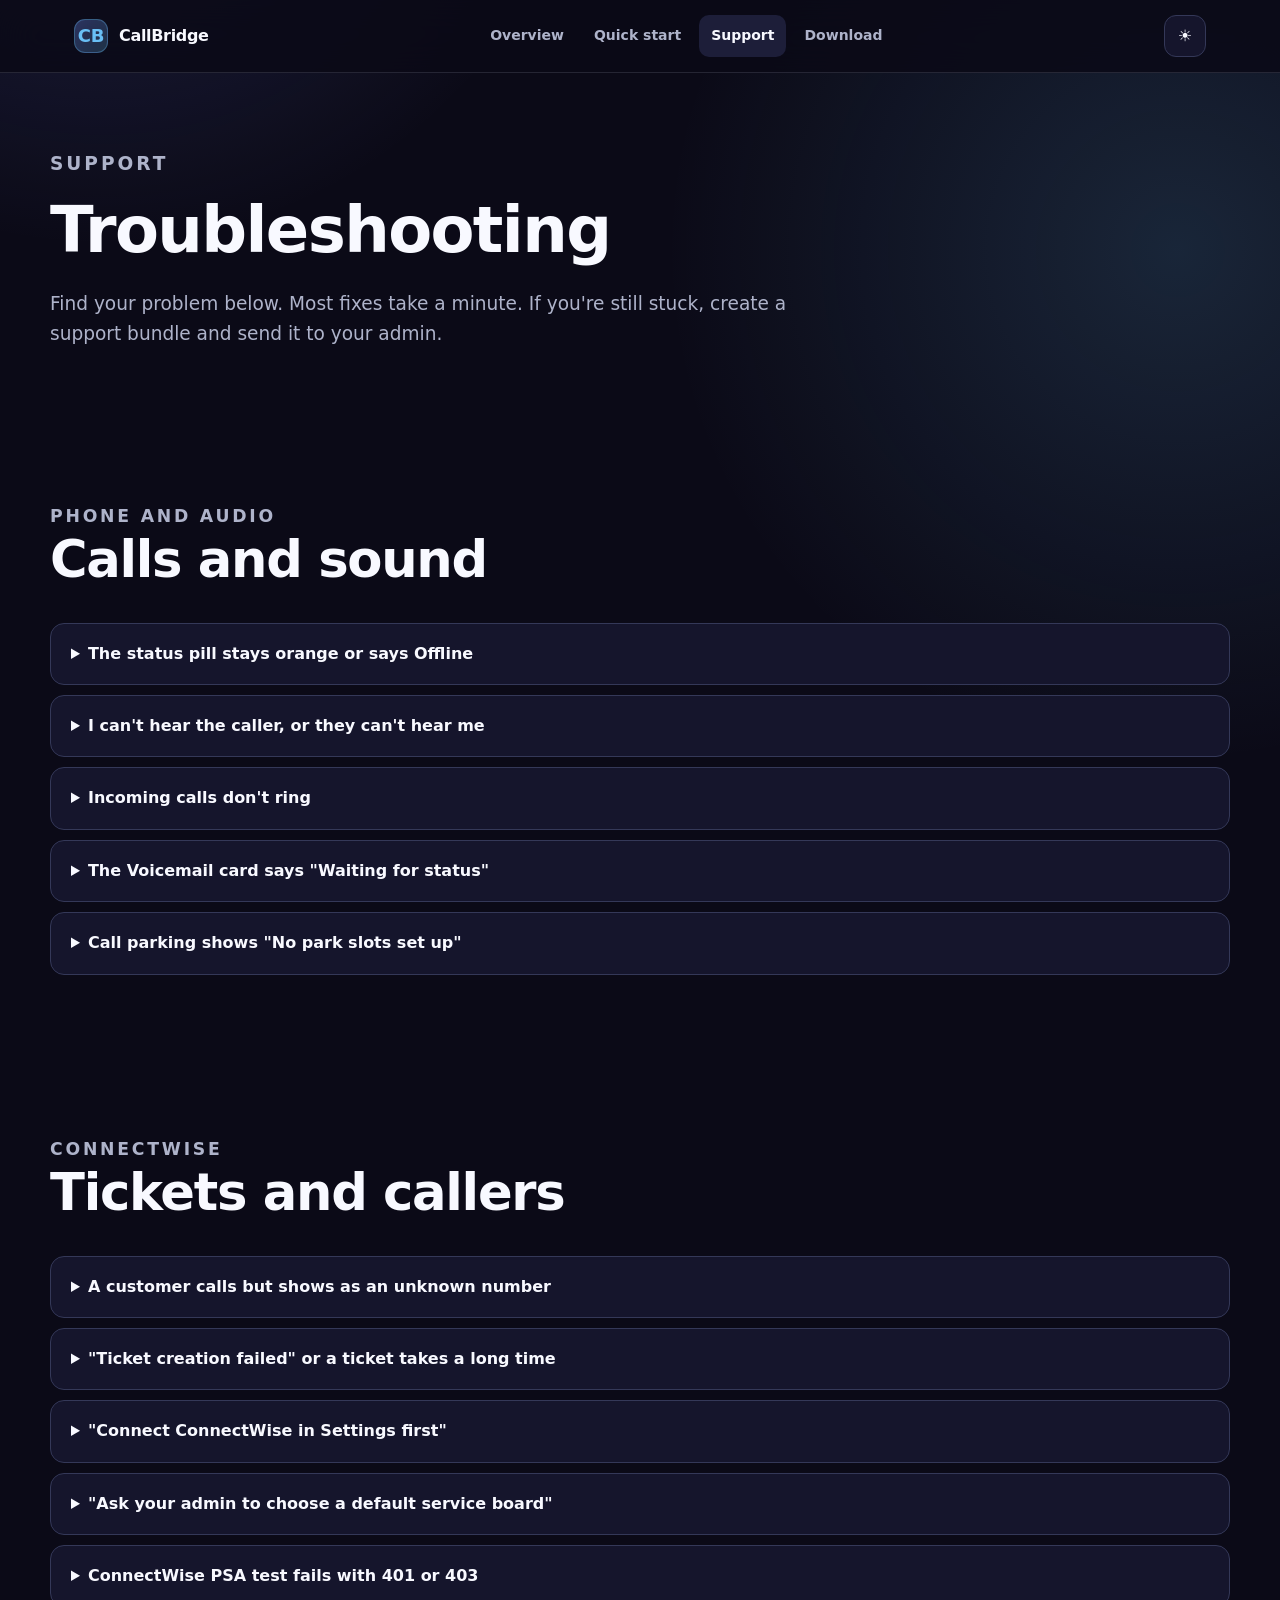
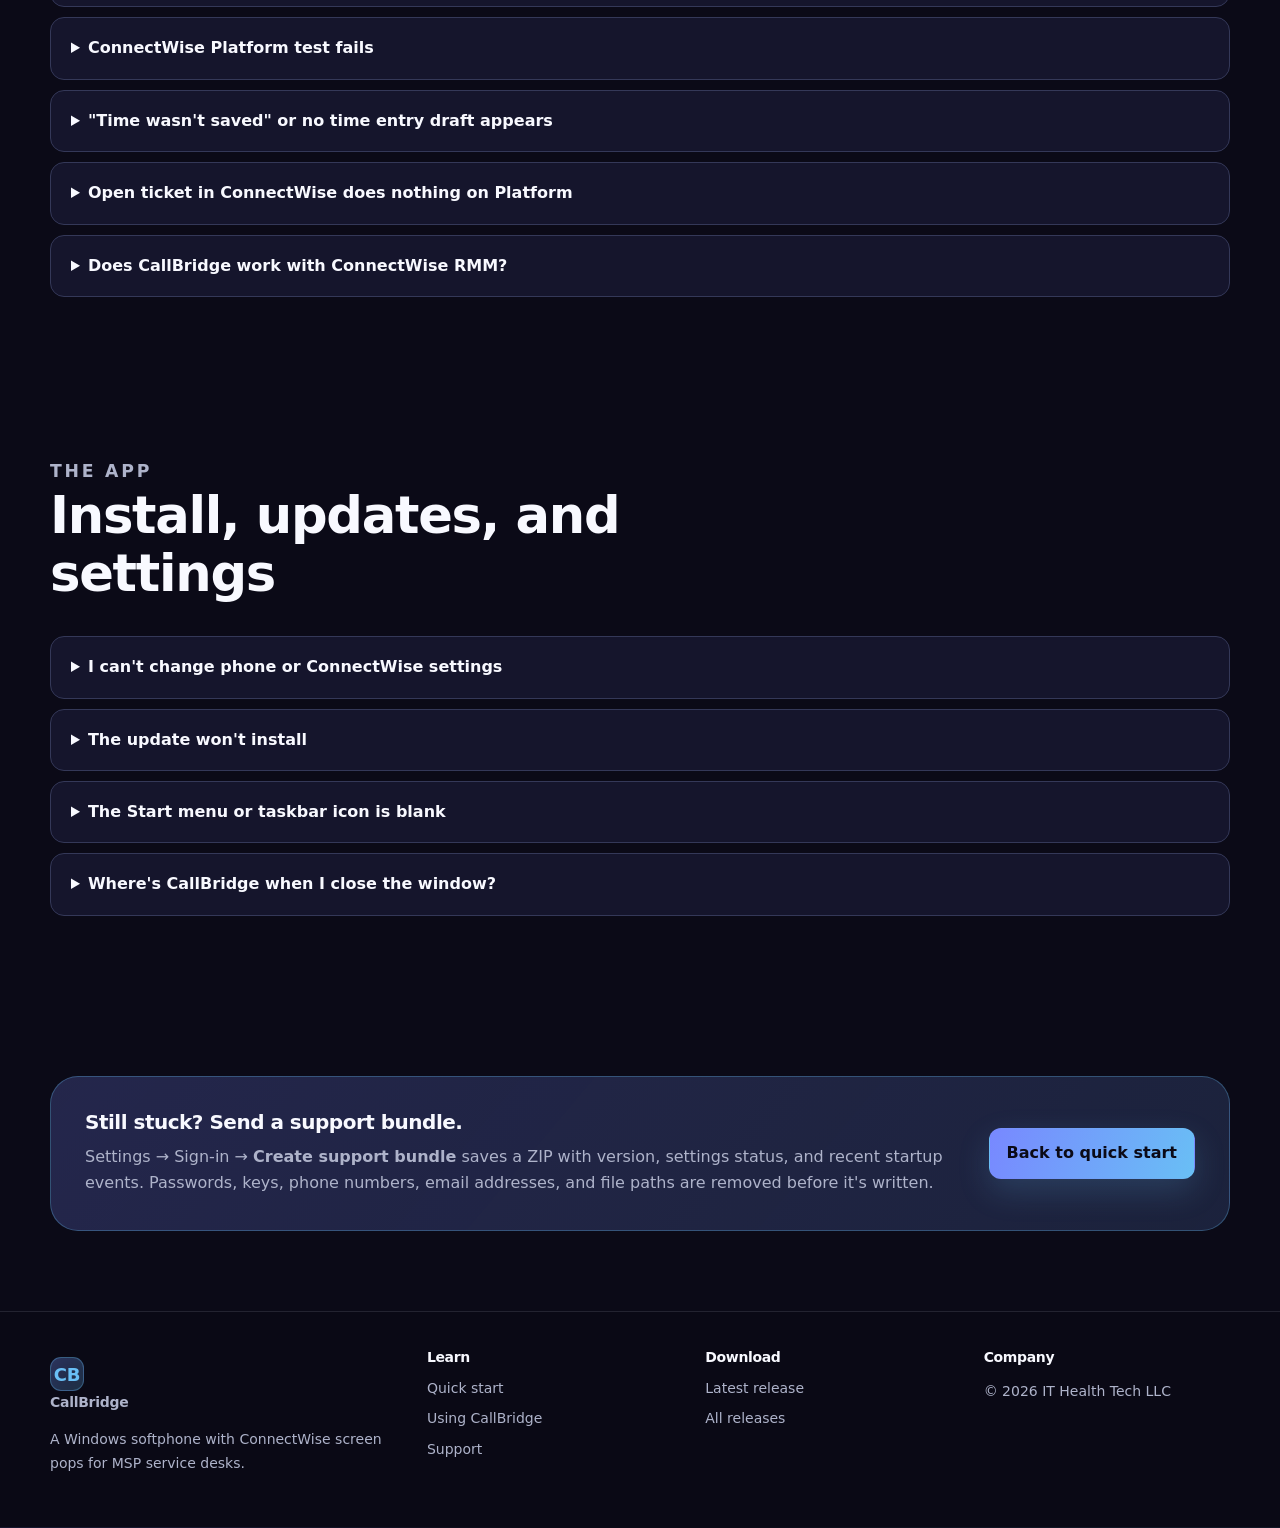
==== pages/support.html @ 0b55e810 "Add end-user quick start guide and GitHub Pages documentation site Co-Authored-By: Claude Opus 5 <no" ====
<!doctype html>
<html lang="en">
<head>
  <meta charset="utf-8">
  <meta name="viewport" content="width=device-width, initial-scale=1">
  <meta name="description" content="Fix common CallBridge problems: the phone won't register, no audio, callers aren't recognized, ConnectWise errors, voicemail and parking status, and updates.">
  <meta name="theme-color" content="#0b0a17">
  <meta http-equiv="Content-Security-Policy" content="default-src 'self'; img-src 'self' data:; style-src 'self'; script-src 'self'; connect-src 'none'; object-src 'none'; base-uri 'self'; form-action 'none'">
  <title>Troubleshooting &middot; CallBridge</title>
  <link rel="icon" href="images/callbridge-mark.png">
  <link rel="stylesheet" href="assets/site.css">
  <script src="assets/site.js" defer></script>
</head>
<body>
  <a class="skip-link" href="#main">Skip to content</a>
  <header class="site-header">
    <div class="nav-shell">
      <a class="brand" href="index.html" aria-label="CallBridge documentation home">
        <span class="brand-mark" aria-hidden="true">CB</span>
        <span>CallBridge</span>
      </a>
      <nav class="site-nav" data-site-nav aria-label="Primary navigation">
        <a href="index.html">Overview</a>
        <a href="guide.html">Quick start</a>
        <a href="support.html" aria-current="page">Support</a>
        <a href="https://github.com/ithealthtech/CallBridge-Releases/releases/latest">Download</a>
      </nav>
      <div class="nav-actions">
        <button class="icon-button" type="button" data-doc-theme-toggle aria-label="Use light documentation theme">&#9728;</button>
        <button class="menu-button" type="button" data-menu-toggle aria-label="Open navigation" aria-expanded="false">&#9776;</button>
      </div>
    </div>
  </header>

  <main id="main">
    <section class="page-hero">
      <div class="container">
        <p class="eyebrow">Support</p>
        <h1>Troubleshooting</h1>
        <p class="hero-copy">Find your problem below. Most fixes take a minute. If you're still stuck, create a support bundle and send it to your admin.</p>
      </div>
    </section>

    <section class="section">
      <div class="container">
        <div class="section-heading">
          <p class="section-kicker">Phone and audio</p>
          <h2>Calls and sound</h2>
        </div>
        <div class="accordion">
          <details>
            <summary>The status pill stays orange or says Offline</summary><div>
            <ul>
              <li>Click <strong>Register</strong> in the top bar. CallBridge only connects after you do.</li>
              <li>Check the <strong>SIP server</strong>, <strong>username</strong>, and <strong>password</strong> in Settings &rarr; SIP. The password is the extension's SIP secret, not your voicemail PIN.</li>
              <li>Match the <strong>Transport</strong> to your provider. HivePBX extensions accept <strong>UDP</strong> only; choosing the <strong>Axion / HivePBX</strong> provider sets this for you.</li>
              <li>Make sure no other softphone or desk phone is fighting for the same extension on this network.</li>
            </ul>
          </div></details>

          <details>
            <summary>I can't hear the caller, or they can't hear me</summary><div>
            <ul>
              <li>Settings &rarr; <strong>Audio</strong>: confirm the headset is chosen for both <strong>Microphone</strong> and <strong>Speaker</strong>, then use <strong>Test microphone</strong> and <strong>Test speaker</strong>.</li>
              <li>If you plugged the headset in after opening CallBridge, click <strong>Refresh devices</strong>.</li>
              <li>Check that <strong>Mute</strong> isn't on during the call.</li>
              <li>Windows Settings &rarr; Privacy &amp; security &rarr; <strong>Microphone</strong>: allow desktop apps to use the microphone.</li>
            </ul>
          </div></details>

          <details>
            <summary>Incoming calls don't ring</summary><div>
            <ul>
              <li>CallBridge must be running. Look for its icon in the system tray. Turn on <strong>Launch when I sign in to Windows</strong> in Settings &rarr; Sign-in.</li>
              <li>Settings &rarr; Audio &rarr; <strong>Ringtone plays on</strong>: choose a speaker you can hear, then <strong>Test ringtone</strong>.</li>
              <li>Windows Focus assist or Do not disturb can hide the notification. The incoming call window still appears.</li>
            </ul>
          </div></details>

          <details>
            <summary>The Voicemail card says "Waiting for status"</summary><div>
            <p>The phone must be registered first. Then check Settings &rarr; Phone account &rarr; <strong>Voicemail access code</strong> (HivePBX: <code>*97</code>). Some phone systems only send voicemail status after the first new message, so leave yourself a test voicemail.</p>
          </div></details>

          <details>
            <summary>Call parking shows "No park slots set up"</summary><div>
            <p>Settings &rarr; Phone account &rarr; <strong>Park slots</strong>: enter the slot numbers, such as <code>4389</code> or <code>701-705</code>. Put the code that parks a call in <strong>Park code</strong> instead, for example HivePBX's <code>4388</code>. Don't list the park code as a slot.</p>
          </div></details>
        </div>
      </div>
    </section>

    <section class="section">
      <div class="container">
        <div class="section-heading">
          <p class="section-kicker">ConnectWise</p>
          <h2>Tickets and callers</h2>
        </div>
        <div class="accordion">
          <details>
            <summary>A customer calls but shows as an unknown number</summary><div>
            <ul>
              <li>Settings &rarr; ConnectWise &rarr; <strong>Sync ConnectWise contacts</strong> to refresh the directory. New ConnectWise contacts don't appear until you sync.</li>
              <li>The contact needs a phone number in ConnectWise that matches the number they're calling from, such as their mobile.</li>
              <li>On <strong>ConnectWise Platform</strong>, only each company's main number and primary contact's number can match. Add other callers with <strong>Import CSV</strong> or <strong>Add contact</strong>, or use <strong>Platform, with PSA contact lookup</strong>.</li>
            </ul>
          </div></details>

          <details>
            <summary>"Ticket creation failed" or a ticket takes a long time</summary><div>
            <p>ConnectWise can take a minute or more to create a ticket while it runs board workflows and email notifications. CallBridge waits up to 2 minutes. If ConnectWise still doesn't answer, CallBridge checks whether the ticket was created anyway before reporting a problem.</p>
            <p><strong>Before trying again, look in ConnectWise</strong> for a new "Phone support" ticket on that company, so you don't create a duplicate. If creation is always slow, ask your admin to review the board's workflow rules.</p>
          </div></details>

          <details>
            <summary>"Connect ConnectWise in Settings first"</summary><div>
            <p>The chosen <strong>Ticketing connection</strong> isn't fully set up. For PSA, fill in every field on the PSA API member card and click <strong>Test PSA</strong>. For Platform, enter the client ID and secret and click <strong>Test Platform</strong>. Then save.</p>
          </div></details>

          <details>
            <summary>"Ask your admin to choose a default service board"</summary><div>
            <p>New tickets need somewhere to go. For PSA, enter the <strong>Default service board ID</strong>. For Platform, click <strong>Load boards and sources</strong>, pick a board and a source, and save.</p>
          </div></details>

          <details>
            <summary>ConnectWise PSA test fails with 401 or 403</summary><div>
            <ul>
              <li><strong>401</strong>: the Site URL, Company ID, public key, or private key is wrong. Private keys can't be viewed again; generate a new key pair if unsure.</li>
              <li><strong>403</strong>: the API member's security role is missing permissions. It needs to read companies, contacts, and service tickets, create tickets and notes, and create time entries.</li>
              <li>Make sure the <strong>Client ID</strong> is filled in. ConnectWise rejects requests without one.</li>
            </ul>
          </div></details>

          <details>
            <summary>ConnectWise Platform test fails</summary><div>
            <ul>
              <li><strong>401</strong>: check the client ID, secret, and that you picked the right <strong>region</strong>.</li>
              <li><strong>403</strong>: the API access is missing scopes. It needs Tickets Read, Create, and Update, and Companies Read.</li>
              <li><strong>423 Locked</strong>: too many sign-ins in a short time. Wait for the current token to expire (up to an hour) and try again.</li>
            </ul>
          </div></details>

          <details>
            <summary>"Time wasn't saved" or no time entry draft appears</summary><div>
            <ul>
              <li>A draft only appears after a connected call where a <strong>ticket was picked</strong>.</li>
              <li>PSA time entries need <strong>Your member ID</strong> in Settings &rarr; Sign-in, and it must match your ConnectWise username exactly.</li>
              <li>On Platform tickets there are no time entries. The minutes are saved as an internal note on the ticket instead.</li>
            </ul>
          </div></details>

          <details>
            <summary>Open ticket in ConnectWise does nothing on Platform</summary><div>
            <p>ConnectWise's Platform API doesn't provide ticket web links, so CallBridge shows the ticket number instead. Search for that number in ConnectWise.</p>
          </div></details>

          <details>
            <summary>Does CallBridge work with ConnectWise RMM?</summary><div>
            <p>Not directly. There is no RMM setting. Tickets that RMM creates in PSA or Platform, like patching and device alerts, appear in the incoming call window with the customer's other open tickets.</p>
          </div></details>
        </div>
      </div>
    </section>

    <section class="section">
      <div class="container">
        <div class="section-heading">
          <p class="section-kicker">The app</p>
          <h2>Install, updates, and settings</h2>
        </div>
        <div class="accordion">
          <details>
            <summary>I can't change phone or ConnectWise settings</summary><div>
            <p>Those tabs are locked with an admin PIN. Ask your admin, or click the locked tab and enter the PIN. After too many wrong PINs, CallBridge makes you wait before trying again.</p>
          </div></details>

          <details>
            <summary>The update won't install</summary><div>
            <ul>
              <li>Updates install for everyone on the computer, so Windows asks for <strong>admin approval</strong>. If you aren't an admin, ask your IT team to approve it or push the MSI.</li>
              <li>Updates wait until you're not on a call.</li>
              <li>"Didn't match its published checksum" means the download was damaged or tampered with. CallBridge refuses it; try again later.</li>
            </ul>
          </div></details>

          <details>
            <summary>The Start menu or taskbar icon is blank</summary><div>
            <p>Install v0.15.2 or later, which fixes the icon. If it's still blank, Windows is showing a cached icon: unpin and re-pin CallBridge, or sign out of Windows and back in.</p>
          </div></details>

          <details>
            <summary>Where's CallBridge when I close the window?</summary><div>
            <p>Still running in the system tray, so calls keep ringing. Click the tray icon to open it; right-click to quit.</p>
          </div></details>
        </div>
      </div>
    </section>

    <section class="section" id="bundle">
      <div class="container">
        <div class="cta-panel">
          <div>
            <h3>Still stuck? Send a support bundle.</h3>
            <p>Settings &rarr; Sign-in &rarr; <strong>Create support bundle</strong> saves a ZIP with version, settings status, and recent startup events. Passwords, keys, phone numbers, email addresses, and file paths are removed before it's written.</p>
          </div>
          <div class="button-row">
            <a class="button button-primary" href="guide.html">Back to quick start</a>
          </div>
        </div>
      </div>
    </section>
  </main>

  <footer class="site-footer">
    <div class="container footer-grid">
      <div>
        <a class="brand" href="index.html"><span class="brand-mark" aria-hidden="true">CB</span><span>CallBridge</span></a>
        <p class="footer-note">A Windows softphone with ConnectWise screen pops for MSP service desks.</p>
      </div>
      <div><h3>Learn</h3><a href="guide.html">Quick start</a><a href="guide.html#features">Using CallBridge</a><a href="support.html">Support</a></div>
      <div><h3>Download</h3><a href="https://github.com/ithealthtech/CallBridge-Releases/releases/latest">Latest release</a><a href="https://github.com/ithealthtech/CallBridge-Releases/releases">All releases</a></div>
      <div><h3>Company</h3><p class="footer-note">&copy; <span data-current-year></span> IT Health Tech LLC</p></div>
    </div>
  </footer>

  <div class="sr-only" aria-live="polite" data-live-region></div>
</body>
</html>
---- pages/assets/site.css ----
:root {
  color-scheme: dark;
  --ink: #0b0a17;
  --ink-soft: #111126;
  --surface: #15152c;
  --surface-raised: #1d1e39;
  --surface-soft: #25284a;
  --line: #343858;
  --text: #f8f9ff;
  --copy: #d9d9e5;
  --muted: #aeb3ca;
  --cyan: #69bff5;
  --cyan-strong: #36aeea;
  --violet: #7888ff;
  --green: #63dfa5;
  --amber: #ffc45c;
  --red: #ff7f8c;
  --shadow: 0 24px 70px rgba(0, 0, 0, 0.28);
  --radius-sm: 10px;
  --radius: 18px;
  --radius-lg: 28px;
  --max: 1180px;
  --nav-height: 72px;
  font-family: Inter, ui-sans-serif, system-ui, -apple-system, BlinkMacSystemFont, "Segoe UI", sans-serif;
}

* {
  box-sizing: border-box;
}

html {
  scroll-behavior: smooth;
  scroll-padding-top: calc(var(--nav-height) + 24px);
}

body {
  min-width: 320px;
  margin: 0;
  background:
    radial-gradient(circle at 8% -8%, rgba(120, 136, 255, 0.22), transparent 31rem),
    radial-gradient(circle at 92% 8%, rgba(105, 191, 245, 0.15), transparent 32rem),
    var(--ink);
  color: var(--copy);
  font-size: 16px;
  line-height: 1.65;
}

body[data-doc-theme="light"] {
  color-scheme: light;
  --ink: #eef1f8;
  --ink-soft: #f8f9fc;
  --surface: #ffffff;
  --surface-raised: #f4f6fb;
  --surface-soft: #e8ecf6;
  --line: #d1d7e5;
  --text: #111329;
  --copy: #34384f;
  --muted: #6a7085;
  --shadow: 0 24px 70px rgba(26, 38, 68, 0.12);
}

button,
input,
select,
textarea {
  font: inherit;
}

a {
  color: var(--cyan);
  text-underline-offset: 3px;
}

a:hover {
  color: #9edaff;
}

button,
a {
  -webkit-tap-highlight-color: transparent;
}

:focus-visible {
  outline: 3px solid var(--cyan);
  outline-offset: 3px;
}

.skip-link {
  position: fixed;
  z-index: 1000;
  top: 10px;
  left: 10px;
  transform: translateY(-160%);
  padding: 10px 14px;
  border-radius: var(--radius-sm);
  background: var(--text);
  color: var(--ink);
  font-weight: 800;
}

.skip-link:focus {
  transform: translateY(0);
}

.site-header {
  position: sticky;
  z-index: 100;
  top: 0;
  border-bottom: 1px solid rgba(174, 179, 202, 0.16);
  background: color-mix(in srgb, var(--ink) 86%, transparent);
  backdrop-filter: blur(18px);
}

.nav-shell {
  display: flex;
  min-height: var(--nav-height);
  max-width: var(--max);
  align-items: center;
  justify-content: space-between;
  gap: 24px;
  margin: 0 auto;
  padding: 0 24px;
}

.brand {
  display: inline-flex;
  align-items: center;
  gap: 11px;
  color: var(--text);
  font-weight: 850;
  letter-spacing: -0.02em;
  text-decoration: none;
}

.brand-mark {
  display: grid;
  width: 34px;
  height: 34px;
  place-items: center;
  border: 1px solid rgba(105, 191, 245, 0.35);
  border-radius: 11px;
  background: linear-gradient(135deg, rgba(120, 136, 255, 0.28), rgba(105, 191, 245, 0.18));
  box-shadow: inset 0 0 24px rgba(105, 191, 245, 0.08);
  color: var(--cyan);
  font-size: 18px;
}

.site-nav {
  display: flex;
  align-items: center;
  gap: 6px;
}

.site-nav a {
  padding: 9px 12px;
  border-radius: 10px;
  color: var(--muted);
  font-size: 14px;
  font-weight: 700;
  text-decoration: none;
}

.site-nav a:hover,
.site-nav a[aria-current="page"] {
  background: var(--surface-raised);
  color: var(--text);
}

.nav-actions {
  display: flex;
  align-items: center;
  gap: 8px;
}

.icon-button,
.menu-button {
  display: inline-grid;
  width: 42px;
  height: 42px;
  place-items: center;
  border: 1px solid var(--line);
  border-radius: 12px;
  background: var(--surface);
  color: var(--text);
  cursor: pointer;
}

.menu-button {
  display: none;
}

.container {
  width: min(calc(100% - 40px), var(--max));
  margin-inline: auto;
}

.hero {
  position: relative;
  overflow: hidden;
  padding: 94px 0 74px;
}

.hero::after {
  position: absolute;
  z-index: -1;
  width: 520px;
  height: 520px;
  border: 1px solid rgba(105, 191, 245, 0.13);
  border-radius: 50%;
  content: "";
  right: -180px;
  top: -180px;
  box-shadow:
    0 0 0 60px rgba(105, 191, 245, 0.025),
    0 0 0 120px rgba(120, 136, 255, 0.02);
}

.hero-grid {
  display: grid;
  grid-template-columns: minmax(0, 1.15fr) minmax(340px, 0.85fr);
  align-items: center;
  gap: 64px;
}

.eyebrow,
.section-kicker {
  margin: 0 0 14px;
  color: var(--cyan);
  font-size: 12px;
  font-weight: 900;
  letter-spacing: 0.16em;
  text-transform: uppercase;
}

h1,
h2,
h3,
h4 {
  margin-top: 0;
  color: var(--text);
  line-height: 1.14;
  letter-spacing: -0.025em;
}

h1 {
  max-width: 760px;
  margin-bottom: 22px;
  font-size: clamp(2.65rem, 6vw, 5rem);
}

h2 {
  margin-bottom: 18px;
  font-size: clamp(2rem, 4vw, 3.25rem);
}

h3 {
  margin-bottom: 10px;
  font-size: 1.25rem;
}

.hero-copy {
  max-width: 690px;
  margin: 0 0 28px;
  color: var(--muted);
  font-size: clamp(1.05rem, 2vw, 1.25rem);
}

.button-row {
  display: flex;
  flex-wrap: wrap;
  gap: 12px;
}

.button {
  display: inline-flex;
  min-height: 46px;
  align-items: center;
  justify-content: center;
  gap: 9px;
  padding: 11px 17px;
  border: 1px solid var(--line);
  border-radius: 12px;
  background: var(--surface);
  color: var(--text);
  font-weight: 800;
  text-decoration: none;
  cursor: pointer;
}

.button:hover {
  border-color: var(--cyan);
  color: var(--text);
}

.button-primary {
  border-color: transparent;
  background: linear-gradient(110deg, var(--violet), var(--cyan));
  color: #0b0a17;
  box-shadow: 0 12px 32px rgba(105, 191, 245, 0.18);
}

.button-danger {
  border-color: rgba(255, 127, 140, 0.4);
  color: var(--red);
}

.button-small {
  min-height: 38px;
  padding: 7px 11px;
  font-size: 13px;
}

.hero-panel,
.panel,
.card {
  border: 1px solid var(--line);
  background: linear-gradient(145deg, color-mix(in srgb, var(--surface) 93%, var(--violet)), var(--surface));
  box-shadow: var(--shadow);
}

.hero-panel {
  padding: 26px;
  border-radius: var(--radius-lg);
}

.release-line {
  display: flex;
  align-items: center;
  justify-content: space-between;
  gap: 20px;
  padding-bottom: 18px;
  border-bottom: 1px solid var(--line);
}

.release-line strong {
  color: var(--text);
  font-size: 22px;
}

.status-dot {
  display: inline-block;
  width: 9px;
  height: 9px;
  margin-right: 7px;
  border-radius: 50%;
  background: var(--green);
  box-shadow: 0 0 0 5px rgba(99, 223, 165, 0.12);
}

.meta-list {
  display: grid;
  gap: 0;
  margin: 14px 0 0;
}

.meta-row {
  display: flex;
  align-items: baseline;
  justify-content: space-between;
  gap: 16px;
  padding: 10px 0;
}

.meta-row dt {
  color: var(--muted);
}

.meta-row dd {
  margin: 0;
  color: var(--text);
  font-weight: 750;
  text-align: right;
}

.mono,
code,
pre {
  font-family: "SFMono-Regular", Consolas, "Liberation Mono", monospace;
}

.section {
  padding: 80px 0;
}

.section-compact {
  padding: 50px 0;
}

.section-heading {
  max-width: 760px;
  margin-bottom: 34px;
}

.section-heading p {
  margin-bottom: 0;
  color: var(--muted);
  font-size: 1.08rem;
}

.grid-2,
.grid-3,
.grid-4 {
  display: grid;
  gap: 18px;
}

.grid-2 {
  grid-template-columns: repeat(2, minmax(0, 1fr));
}

.grid-3 {
  grid-template-columns: repeat(3, minmax(0, 1fr));
}

.grid-4 {
  grid-template-columns: repeat(4, minmax(0, 1fr));
}

.card {
  padding: 24px;
  border-radius: var(--radius);
  box-shadow: none;
}

.card p:last-child,
.card ul:last-child {
  margin-bottom: 0;
}

.card-icon {
  display: grid;
  width: 42px;
  height: 42px;
  place-items: center;
  margin-bottom: 18px;
  border-radius: 12px;
  background: rgba(105, 191, 245, 0.1);
  color: var(--cyan);
  font-weight: 900;
}

.card p,
.card li {
  color: var(--muted);
}

.badge,
.pill {
  display: inline-flex;
  align-items: center;
  gap: 6px;
  padding: 5px 9px;
  border: 1px solid var(--line);
  border-radius: 999px;
  background: var(--surface-raised);
  color: var(--copy);
  font-size: 12px;
  font-weight: 800;
}

.badge-success {
  border-color: rgba(99, 223, 165, 0.35);
  background: rgba(99, 223, 165, 0.1);
  color: var(--green);
}

.badge-warning {
  border-color: rgba(255, 196, 92, 0.35);
  background: rgba(255, 196, 92, 0.1);
  color: var(--amber);
}

.badge-danger {
  border-color: rgba(255, 127, 140, 0.35);
  background: rgba(255, 127, 140, 0.1);
  color: var(--red);
}

.step-list {
  display: grid;
  gap: 16px;
  margin: 0;
  padding: 0;
  list-style: none;
  counter-reset: steps;
}

.step-list > li {
  position: relative;
  min-height: 64px;
  padding: 6px 0 6px 76px;
  counter-increment: steps;
}

.step-list > li::before {
  position: absolute;
  top: 0;
  left: 0;
  display: grid;
  width: 52px;
  height: 52px;
  place-items: center;
  border: 1px solid var(--line);
  border-radius: 16px;
  background: var(--surface);
  color: var(--cyan);
  content: counter(steps, decimal-leading-zero);
  font-family: "SFMono-Regular", Consolas, monospace;
  font-weight: 900;
}

.step-list strong {
  display: block;
  color: var(--text);
  font-size: 1.04rem;
}

.code-block {
  position: relative;
  overflow: auto;
  margin: 18px 0;
  border: 1px solid var(--line);
  border-radius: 14px;
  background: #080813;
  color: #d9e7ff;
}

.code-block pre {
  margin: 0;
  padding: 20px 58px 20px 20px;
  font-size: 14px;
  line-height: 1.65;
  white-space: pre-wrap;
  overflow-wrap: anywhere;
}

.copy-button {
  position: absolute;
  top: 10px;
  right: 10px;
  padding: 6px 9px;
  border: 1px solid #343858;
  border-radius: 8px;
  background: #15152c;
  color: #d9d9e5;
  font-size: 12px;
  font-weight: 800;
  cursor: pointer;
}

.notice {
  display: grid;
  grid-template-columns: auto 1fr;
  gap: 13px;
  margin: 22px 0;
  padding: 18px;
  border: 1px solid rgba(105, 191, 245, 0.32);
  border-radius: 14px;
  background: rgba(105, 191, 245, 0.07);
}

.notice-warning {
  border-color: rgba(255, 196, 92, 0.35);
  background: rgba(255, 196, 92, 0.07);
}

.notice-danger {
  border-color: rgba(255, 127, 140, 0.35);
  background: rgba(255, 127, 140, 0.07);
}

.notice strong {
  color: var(--text);
}

.notice p {
  margin: 0;
}

.page-hero {
  padding: 76px 0 44px;
}

.page-hero h1 {
  max-width: 900px;
  font-size: clamp(2.45rem, 5vw, 4.25rem);
}

.page-hero p {
  max-width: 760px;
  color: var(--muted);
  font-size: 1.16rem;
}

.docs-layout {
  display: grid;
  grid-template-columns: 255px minmax(0, 1fr);
  align-items: start;
  gap: 42px;
  padding-bottom: 90px;
}

.toc {
  position: sticky;
  top: calc(var(--nav-height) + 22px);
  max-height: calc(100vh - var(--nav-height) - 42px);
  overflow: auto;
  padding: 16px;
  border: 1px solid var(--line);
  border-radius: 16px;
  background: var(--surface);
}

.toc strong {
  display: block;
  margin: 4px 8px 10px;
  color: var(--text);
  font-size: 13px;
  text-transform: uppercase;
  letter-spacing: 0.08em;
}

.toc a {
  display: block;
  padding: 7px 8px;
  border-radius: 8px;
  color: var(--muted);
  font-size: 14px;
  font-weight: 650;
  text-decoration: none;
}

.toc a:hover {
  background: var(--surface-raised);
  color: var(--text);
}

.docs-content {
  min-width: 0;
}

.docs-content > section {
  padding: 12px 0 54px;
  border-bottom: 1px solid rgba(174, 179, 202, 0.14);
}

.docs-content > section:last-child {
  border-bottom: 0;
}

.docs-content h2 {
  font-size: clamp(1.8rem, 3vw, 2.6rem);
}

.docs-content h3 {
  margin-top: 30px;
}

.table-wrap {
  overflow-x: auto;
  margin: 20px 0;
  border: 1px solid var(--line);
  border-radius: 14px;
}

table {
  width: 100%;
  border-collapse: collapse;
  background: var(--surface);
}

th,
td {
  padding: 13px 15px;
  border-bottom: 1px solid var(--line);
  text-align: left;
  vertical-align: top;
}

th {
  color: var(--text);
  font-size: 12px;
  letter-spacing: 0.06em;
  text-transform: uppercase;
}

td {
  color: var(--copy);
}

tr:last-child td {
  border-bottom: 0;
}

.field-grid {
  display: grid;
  grid-template-columns: repeat(2, minmax(0, 1fr));
  gap: 15px;
}

.field {
  display: grid;
  gap: 7px;
}

.field label,
.field-label {
  color: var(--copy);
  font-size: 14px;
  font-weight: 750;
}

.field input,
.field select,
.field textarea,
.search-input {
  width: 100%;
  min-height: 46px;
  padding: 10px 12px;
  border: 1px solid var(--line);
  border-radius: 11px;
  background: var(--ink-soft);
  color: var(--text);
}

.field textarea {
  min-height: 120px;
  resize: vertical;
}

.command-builder {
  padding: 24px;
  border: 1px solid var(--line);
  border-radius: 20px;
  background: var(--surface);
}

.segmented {
  display: inline-flex;
  flex-wrap: wrap;
  gap: 6px;
  padding: 5px;
  border: 1px solid var(--line);
  border-radius: 12px;
  background: var(--ink-soft);
}

.segmented button {
  min-height: 36px;
  padding: 7px 11px;
  border: 0;
  border-radius: 8px;
  background: transparent;
  color: var(--muted);
  font-weight: 750;
  cursor: pointer;
}

.segmented button[aria-pressed="true"] {
  background: var(--surface-soft);
  color: var(--text);
}

.filter-bar {
  display: flex;
  align-items: center;
  gap: 12px;
  margin: 18px 0 24px;
}

.filter-bar .search-input {
  flex: 1;
}

.accordion {
  display: grid;
  gap: 10px;
}

.accordion details {
  border: 1px solid var(--line);
  border-radius: 14px;
  background: var(--surface);
}

.accordion summary {
  padding: 17px 20px;
  color: var(--text);
  font-weight: 800;
  cursor: pointer;
}

.accordion details > div {
  padding: 0 20px 19px;
}

.accordion details p:last-child,
.accordion details ul:last-child {
  margin-bottom: 0;
}

.empty-state {
  display: none;
  padding: 28px;
  border: 1px dashed var(--line);
  border-radius: 14px;
  color: var(--muted);
  text-align: center;
}

.cta-panel {
  display: grid;
  grid-template-columns: 1fr auto;
  align-items: center;
  gap: 30px;
  padding: 34px;
  border: 1px solid rgba(105, 191, 245, 0.3);
  border-radius: var(--radius-lg);
  background:
    linear-gradient(130deg, rgba(120, 136, 255, 0.15), rgba(105, 191, 245, 0.08)),
    var(--surface);
}

.cta-panel h2 {
  margin-bottom: 8px;
  font-size: clamp(1.7rem, 3vw, 2.4rem);
}

.cta-panel p {
  margin: 0;
  color: var(--muted);
}

.site-footer {
  padding: 38px 0;
  border-top: 1px solid rgba(174, 179, 202, 0.15);
  background: rgba(0, 0, 0, 0.08);
}

.footer-grid {
  display: grid;
  grid-template-columns: 1.4fr repeat(3, 1fr);
  gap: 32px;
}

.footer-grid h3 {
  margin-bottom: 11px;
  font-size: 14px;
}

.footer-grid a {
  display: block;
  margin: 7px 0;
  color: var(--muted);
  font-size: 14px;
  text-decoration: none;
}

.footer-grid a:hover {
  color: var(--text);
}

.footer-note {
  max-width: 390px;
  color: var(--muted);
  font-size: 14px;
}

.sr-only {
  position: absolute;
  width: 1px;
  height: 1px;
  overflow: hidden;
  clip: rect(0, 0, 0, 0);
  white-space: nowrap;
}

/* Demo shell */
.demo-disclosure {
  display: flex;
  align-items: center;
  justify-content: space-between;
  gap: 18px;
  margin: 20px 0;
  padding: 14px 17px;
  border: 1px solid rgba(255, 196, 92, 0.38);
  border-radius: 13px;
  background: rgba(255, 196, 92, 0.08);
  color: var(--copy);
}

.demo-toolbar {
  display: flex;
  flex-wrap: wrap;
  align-items: end;
  justify-content: space-between;
  gap: 16px;
  margin-bottom: 16px;
  padding: 16px;
  border: 1px solid var(--line);
  border-radius: 16px;
  background: var(--surface);
}

.demo-control-group {
  display: grid;
  gap: 7px;
}

.demo-control-group > span {
  color: var(--muted);
  font-size: 12px;
  font-weight: 800;
  letter-spacing: 0.06em;
  text-transform: uppercase;
}

.palette-row {
  display: flex;
  gap: 7px;
}

.palette-button {
  width: 34px;
  height: 34px;
  border: 2px solid transparent;
  border-radius: 50%;
  background: var(--swatch);
  box-shadow: inset 0 0 0 4px var(--surface);
  cursor: pointer;
}

.palette-button[aria-pressed="true"] {
  border-color: var(--text);
}

.palette-aurora { --swatch: linear-gradient(135deg, #7888ff, #69bff5); }
.palette-ocean { --swatch: linear-gradient(135deg, #2563eb, #38bdf8); }
.palette-emerald { --swatch: linear-gradient(135deg, #20b486, #5ee9b5); }
.palette-ember { --swatch: linear-gradient(135deg, #f36d75, #ffb45e); }
.palette-slate { --swatch: linear-gradient(135deg, #64748b, #a5b4fc); }

.demo-frame {
  --demo-accent: #69bff5;
  --demo-accent-2: #7888ff;
  --demo-shell: #121124;
  --demo-page: #f3f4fa;
  --demo-card: #ffffff;
  --demo-text: #121124;
  --demo-muted: #6f7288;
  --demo-border: #d7d9e7;
  overflow: hidden;
  min-height: 660px;
  border: 1px solid var(--line);
  border-radius: 22px;
  background: var(--demo-page);
  box-shadow: var(--shadow);
  color: var(--demo-text);
}

.demo-frame[data-mode="dark"] {
  --demo-page: #0b0a17;
  --demo-card: #15152c;
  --demo-text: #f8f9ff;
  --demo-muted: #aeb3ca;
  --demo-border: #343858;
}

.demo-topbar {
  display: flex;
  min-height: 62px;
  align-items: center;
  justify-content: space-between;
  gap: 20px;
  padding: 0 20px;
  background: var(--demo-shell);
  color: #ffffff;
}

.demo-brand {
  display: flex;
  align-items: center;
  gap: 10px;
  font-weight: 850;
}

.demo-brand-mark {
  display: grid;
  width: 30px;
  height: 30px;
  place-items: center;
  border-radius: 9px;
  background: linear-gradient(135deg, var(--demo-accent-2), var(--demo-accent));
  color: #0b0a17;
  font-weight: 950;
}

.demo-frame button,
.demo-frame input,
.demo-frame select,
.demo-frame textarea {
  color: inherit;
}

.demo-main {
  min-height: 598px;
}

.demo-view {
  display: none;
}

.demo-view.is-active {
  display: block;
}

.demo-client-hero {
  padding: 34px;
  background:
    radial-gradient(circle at 90% 0, color-mix(in srgb, var(--demo-accent) 24%, transparent), transparent 30rem),
    var(--demo-shell);
  color: #ffffff;
}

.demo-client-hero h2 {
  margin: 0 0 6px;
  color: #ffffff;
  font-size: 2rem;
}

.demo-client-hero p {
  margin: 0;
  color: #cfd3e5;
}

.demo-content {
  padding: 24px;
}

.demo-stats {
  display: grid;
  grid-template-columns: repeat(4, minmax(0, 1fr));
  gap: 14px;
  margin-bottom: 18px;
}

.demo-stat,
.demo-card {
  border: 1px solid var(--demo-border);
  border-radius: 12px;
  background: var(--demo-card);
}

.demo-stat {
  padding: 16px;
}

.demo-stat strong {
  display: block;
  margin-bottom: 2px;
  color: var(--demo-text);
  font-size: 1.65rem;
  line-height: 1;
}

.demo-stat span {
  color: var(--demo-muted);
  font-size: 12px;
  font-weight: 700;
}

.demo-card {
  overflow: hidden;
}

.demo-card-header {
  display: flex;
  min-height: 54px;
  align-items: center;
  justify-content: space-between;
  gap: 16px;
  padding: 12px 16px;
  border-bottom: 1px solid var(--demo-border);
}

.demo-card-header h3 {
  margin: 0;
  color: var(--demo-text);
  font-size: 1rem;
}

.demo-action {
  min-height: 38px;
  padding: 8px 12px;
  border: 0;
  border-radius: 9px;
  background: linear-gradient(110deg, var(--demo-accent-2), var(--demo-accent));
  color: #0b0a17 !important;
  font-weight: 850;
  cursor: pointer;
}

.demo-secondary {
  border: 1px solid var(--demo-border);
  background: var(--demo-card);
  color: var(--demo-text) !important;
}

.demo-table {
  width: 100%;
  border-collapse: collapse;
  background: var(--demo-card);
}

.demo-card .table-wrap {
  margin: 0;
  border: 0;
  border-radius: 0;
  background: var(--demo-card);
}

.demo-table th,
.demo-table td {
  padding: 11px 14px;
  border-bottom: 1px solid var(--demo-border);
  color: var(--demo-text);
}

.demo-table th {
  color: var(--demo-muted);
  font-size: 11px;
}

.demo-table tr:last-child td {
  border-bottom: 0;
}

.demo-status {
  display: inline-flex;
  padding: 4px 8px;
  border-radius: 999px;
  background: color-mix(in srgb, var(--demo-accent) 18%, transparent);
  color: var(--demo-text);
  font-size: 11px;
  font-weight: 850;
}

.demo-topbar .demo-status {
  color: #ffffff;
}

.demo-technician {
  display: grid;
  grid-template-columns: 190px minmax(0, 1fr);
  min-height: 598px;
}

.demo-sidebar {
  padding: 18px 12px;
  background: var(--demo-shell);
  color: #cfd3e5;
}

.demo-sidebar-label {
  margin: 16px 8px 7px;
  color: #858aa6;
  font-size: 10px;
  font-weight: 900;
  letter-spacing: 0.1em;
  text-transform: uppercase;
}

.demo-sidebar button {
  display: flex;
  width: 100%;
  align-items: center;
  gap: 9px;
  padding: 10px;
  border: 0;
  border-radius: 9px;
  background: transparent;
  color: #cfd3e5;
  text-align: left;
  cursor: pointer;
}

.demo-sidebar button.is-active {
  background: linear-gradient(110deg, var(--demo-accent-2), var(--demo-accent));
  color: #0b0a17;
  font-weight: 850;
}

.demo-workspace {
  padding: 22px;
}

.demo-workspace h2 {
  margin-bottom: 4px;
  color: var(--demo-text);
  font-size: 1.8rem;
}

.demo-workspace > p {
  margin-top: 0;
  color: var(--demo-muted);
}

.demo-filter-row {
  display: flex;
  gap: 10px;
  margin: 14px 0;
}

.demo-filter-row input,
.demo-filter-row select,
.demo-form input,
.demo-form select,
.demo-form textarea {
  min-height: 40px;
  padding: 8px 10px;
  border: 1px solid var(--demo-border);
  border-radius: 8px;
  background: var(--demo-card);
  color: var(--demo-text);
}

.demo-filter-row input {
  flex: 1;
}

.demo-studio {
  display: grid;
  grid-template-columns: minmax(250px, 0.38fr) minmax(0, 0.62fr);
  min-height: 598px;
}

.demo-studio-controls {
  padding: 20px;
  border-right: 1px solid var(--demo-border);
  background: var(--demo-card);
}

.demo-studio-controls h2 {
  color: var(--demo-text);
  font-size: 1.55rem;
}

.demo-studio-controls p {
  color: var(--demo-muted);
  font-size: 13px;
}

.demo-studio-preview {
  display: grid;
  place-items: center;
  padding: 24px;
  background: var(--demo-page);
}

.demo-preview-card {
  width: min(100%, 440px);
  padding: 26px;
  border: 1px solid var(--demo-border);
  border-radius: var(--demo-radius, 16px);
  background: var(--demo-card);
  box-shadow: 0 20px 45px rgba(0, 0, 0, 0.15);
}

.demo-preview-card h3 {
  color: var(--demo-text);
  font-size: 1.7rem;
}

.demo-preview-card p {
  color: var(--demo-muted);
}

.demo-form {
  display: grid;
  gap: 12px;
}

.demo-form label {
  display: grid;
  gap: 5px;
  color: var(--demo-text);
  font-size: 12px;
  font-weight: 750;
}

.demo-modal {
  width: min(520px, calc(100% - 32px));
  padding: 0;
  border: 1px solid var(--line);
  border-radius: 18px;
  background: var(--surface);
  color: var(--copy);
  box-shadow: var(--shadow);
}

.demo-modal::backdrop {
  background: rgba(3, 3, 12, 0.74);
  backdrop-filter: blur(5px);
}

.modal-header,
.modal-body,
.modal-footer {
  padding: 18px 20px;
}

.modal-header {
  display: flex;
  align-items: center;
  justify-content: space-between;
  border-bottom: 1px solid var(--line);
}

.modal-header h2 {
  margin: 0;
  font-size: 1.35rem;
}

.modal-footer {
  display: flex;
  justify-content: flex-end;
  gap: 10px;
  border-top: 1px solid var(--line);
}

.toast {
  position: fixed;
  z-index: 300;
  right: 22px;
  bottom: 22px;
  max-width: 380px;
  padding: 13px 16px;
  border: 1px solid rgba(99, 223, 165, 0.35);
  border-radius: 12px;
  background: #15152c;
  color: #f8f9ff;
  box-shadow: var(--shadow);
  transform: translateY(140%);
  transition: transform 180ms ease;
}

.toast.is-visible {
  transform: translateY(0);
}

@media (max-width: 980px) {
  .hero-grid,
  .docs-layout {
    grid-template-columns: 1fr;
  }

  .hero {
    padding-top: 70px;
  }

  .hero-panel {
    max-width: 620px;
  }

  .grid-4 {
    grid-template-columns: repeat(2, minmax(0, 1fr));
  }

  .toc {
    position: static;
    display: flex;
    max-height: none;
    flex-wrap: wrap;
    gap: 4px;
  }

  .toc strong {
    width: 100%;
  }

  .demo-studio {
    grid-template-columns: 1fr;
  }

  .demo-studio-controls {
    border-right: 0;
    border-bottom: 1px solid var(--demo-border);
  }
}

@media (max-width: 760px) {
  .menu-button {
    display: inline-grid;
  }

  .site-nav {
    position: absolute;
    top: calc(100% + 1px);
    right: 18px;
    left: 18px;
    display: none;
    padding: 10px;
    border: 1px solid var(--line);
    border-radius: 14px;
    background: var(--surface);
    box-shadow: var(--shadow);
  }

  .site-nav.is-open {
    display: grid;
  }

  .site-nav a {
    padding: 11px 12px;
  }

  .grid-2,
  .grid-3,
  .field-grid,
  .footer-grid,
  .cta-panel {
    grid-template-columns: 1fr;
  }

  .cta-panel {
    justify-items: start;
  }

  .demo-stats {
    grid-template-columns: repeat(2, minmax(0, 1fr));
  }

  .demo-technician {
    grid-template-columns: 1fr;
  }

  .demo-sidebar {
    display: flex;
    gap: 6px;
    overflow-x: auto;
  }

  .demo-sidebar-label {
    display: none;
  }

  .demo-sidebar button {
    width: auto;
    min-width: max-content;
  }

  .demo-table th:nth-child(3),
  .demo-table td:nth-child(3) {
    display: none;
  }
}

@media (max-width: 520px) {
  .container {
    width: min(calc(100% - 28px), var(--max));
  }

  .nav-shell {
    padding: 0 14px;
  }

  .brand span:last-child {
    display: none;
  }

  .hero,
  .section {
    padding: 58px 0;
  }

  h1 {
    font-size: 2.55rem;
  }

  .grid-4,
  .demo-stats {
    grid-template-columns: 1fr;
  }

  .hero-panel,
  .card,
  .command-builder {
    padding: 19px;
  }

  .filter-bar,
  .demo-filter-row,
  .demo-disclosure {
    align-items: stretch;
    flex-direction: column;
  }

  .demo-frame {
    border-radius: 14px;
  }

  .demo-content,
  .demo-workspace {
    padding: 14px;
  }

  .demo-table th:nth-child(4),
  .demo-table td:nth-child(4) {
    display: none;
  }
}

@media (prefers-reduced-motion: reduce) {
  *,
  *::before,
  *::after {
    scroll-behavior: auto !important;
    transition-duration: 0.01ms !important;
    animation-duration: 0.01ms !important;
    animation-iteration-count: 1 !important;
  }
}

@media print {
  .site-header,
  .site-footer,
  .button-row,
  .toc,
  .copy-button,
  .demo-toolbar {
    display: none !important;
  }

  body {
    background: #ffffff;
    color: #111111;
  }

  .docs-layout {
    display: block;
  }
}

/* Figures and screenshots ------------------------------------------------ */

figure.panel {
  margin: 0;
}

figure.panel img {
  display: block;
  width: 100%;
  height: auto;
  border: 1px solid var(--line);
  border-radius: var(--radius-sm);
  background: var(--surface-raised);
}

figure.panel figcaption {
  margin-top: 14px;
  color: var(--muted);
  font-size: 0.92rem;
  line-height: 1.6;
}

/* Class-based visibility, so no inline style is needed under a strict CSP ---- */

.empty-state.is-visible {
  display: block;
}

.copy-helper {
  position: fixed;
  opacity: 0;
  pointer-events: none;
}
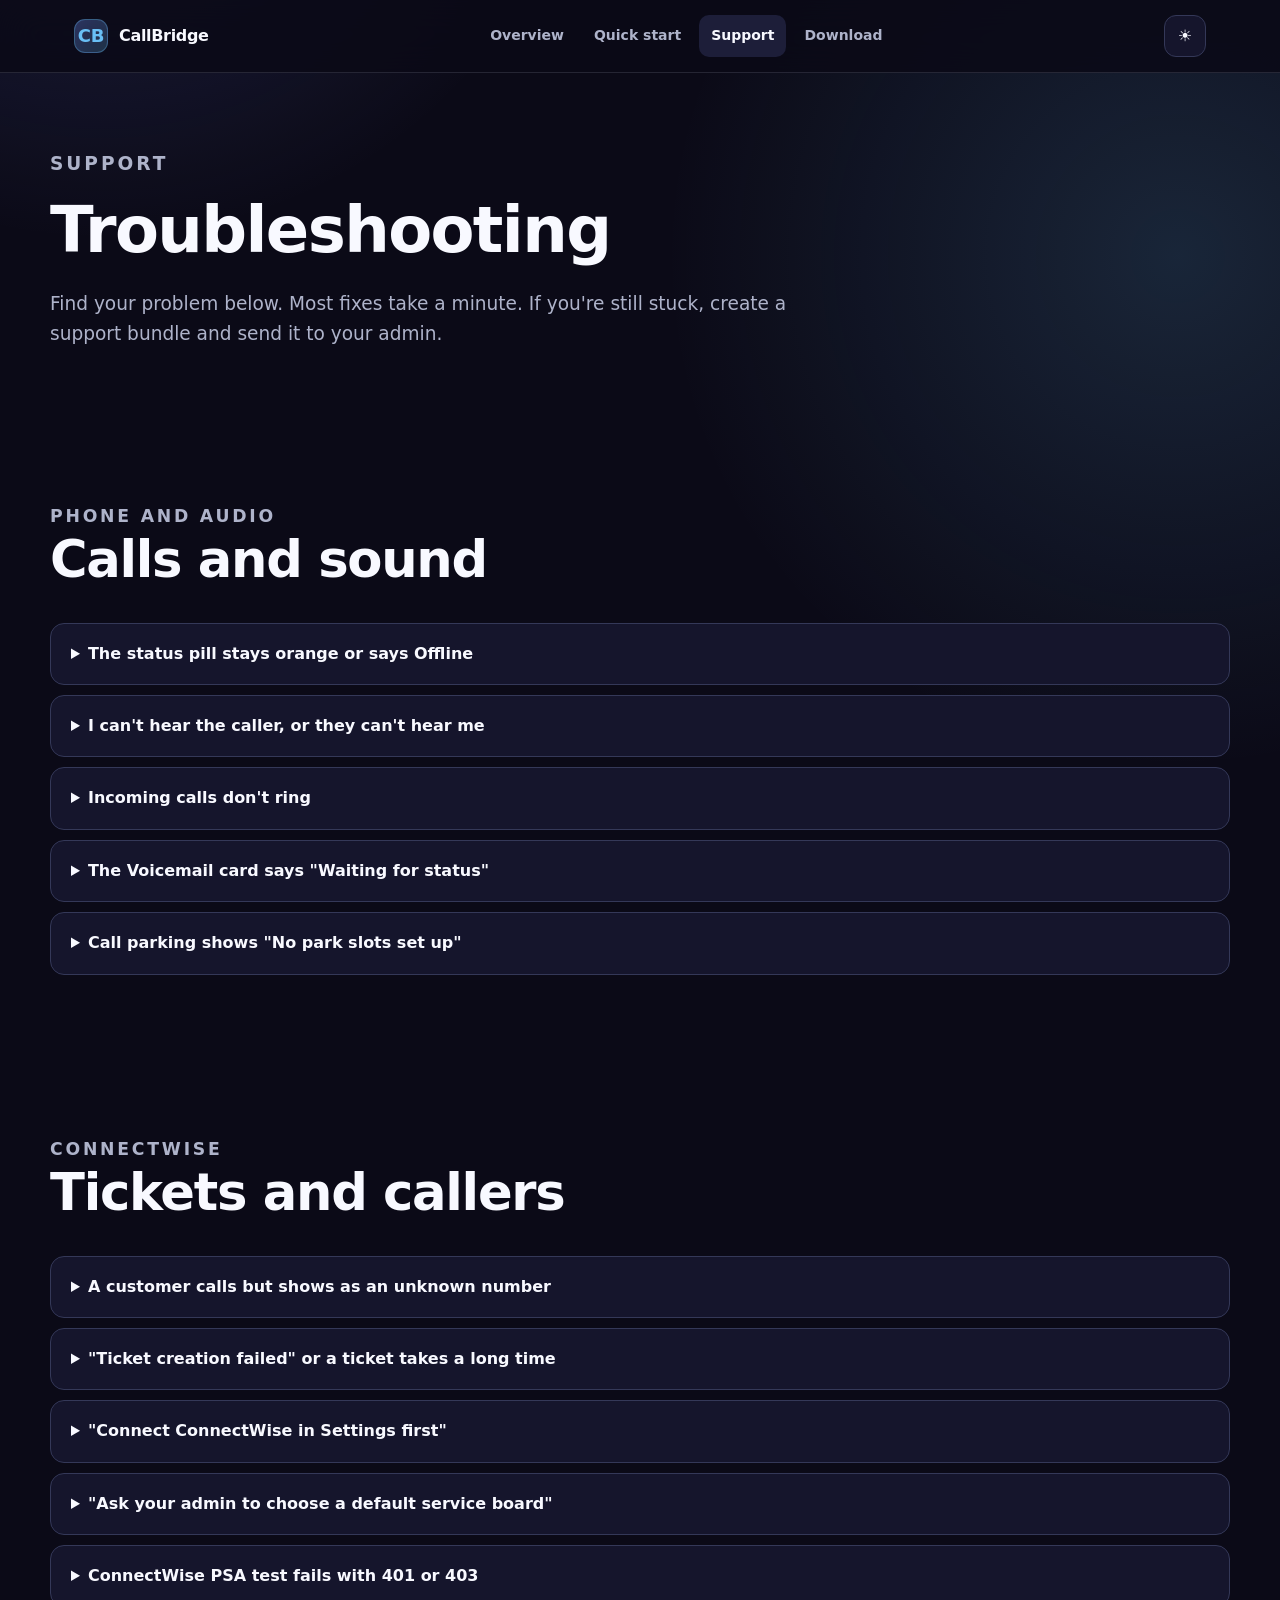
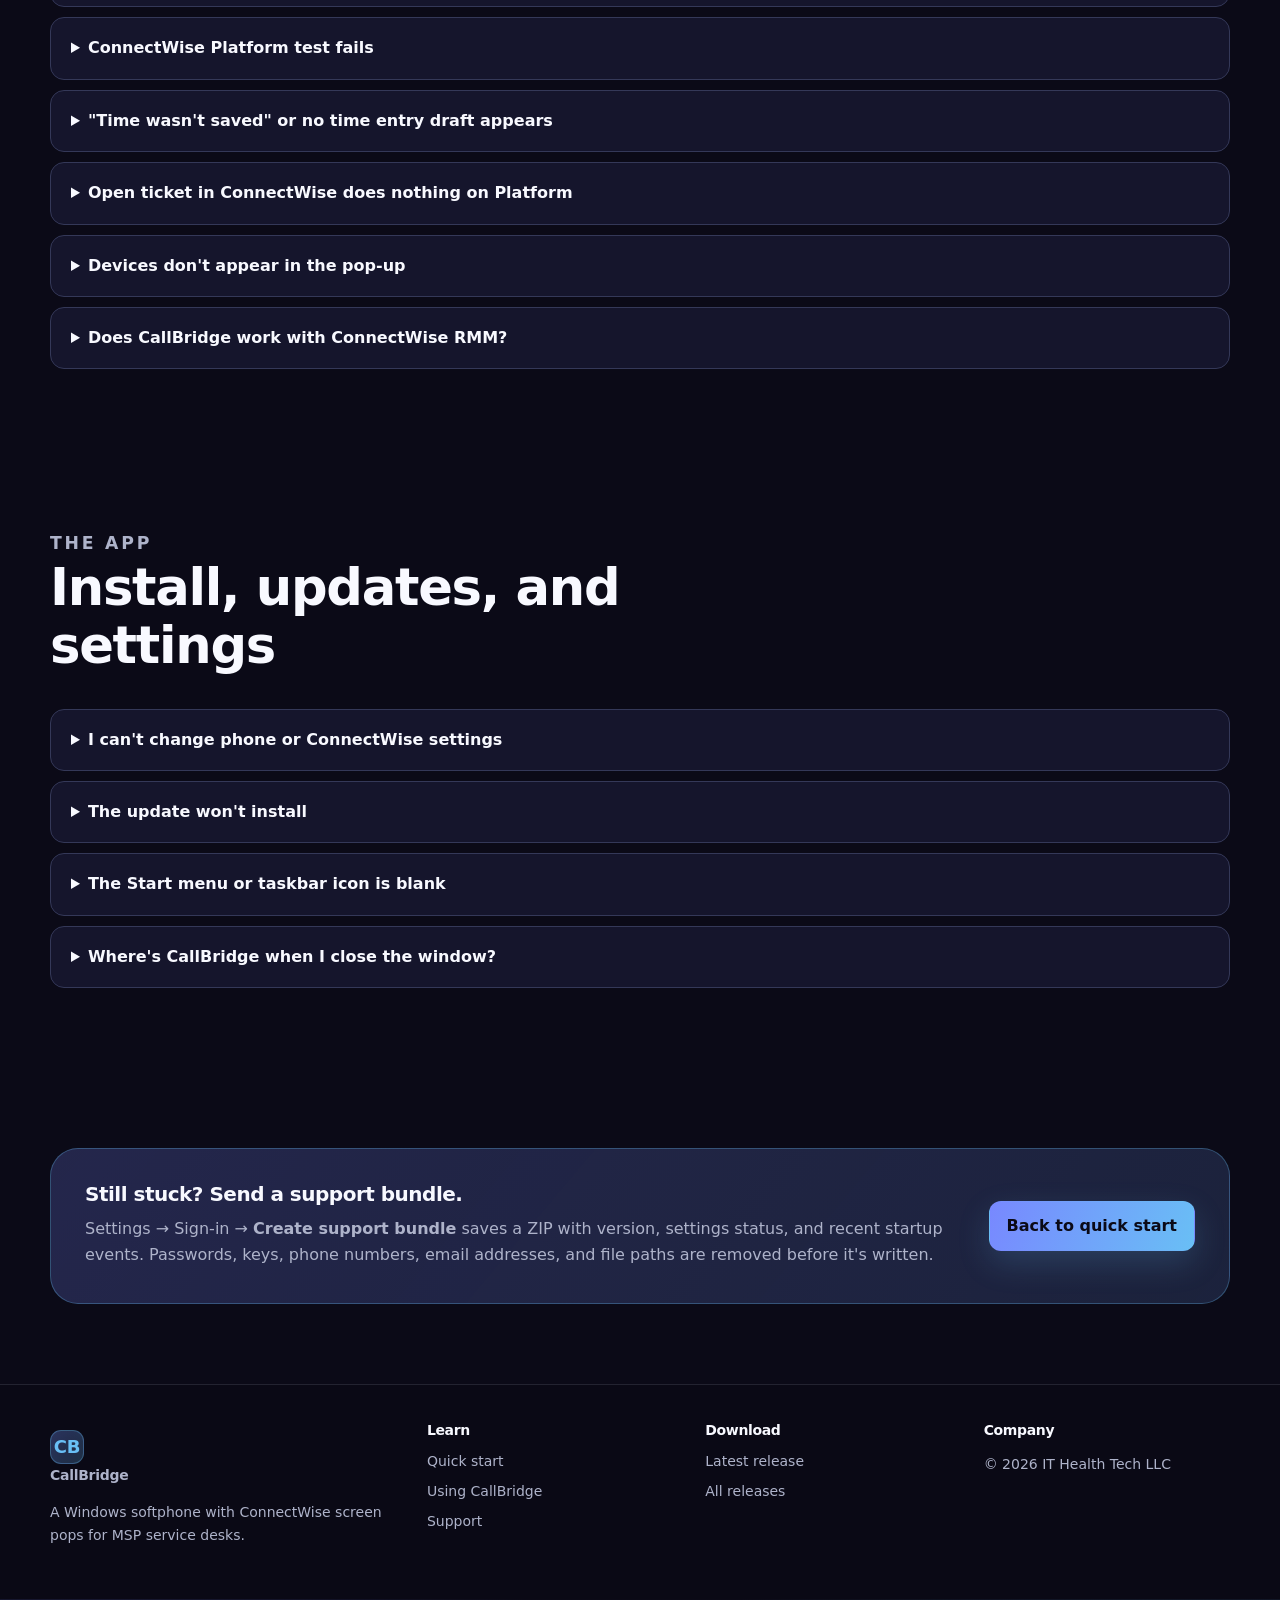
==== commit a5ccd8e1: "Document showing the caller's devices Co-Authored-By: Claude Opus 5 <noreply@anthropic.com>" ====
--- a/pages/support.html
+++ b/pages/support.html
@@ -126,7 +126,7 @@
             <summary>ConnectWise PSA test fails with 401 or 403</summary><div>
             <ul>
               <li><strong>401</strong>: the Site URL, Company ID, public key, or private key is wrong. Private keys can't be viewed again; generate a new key pair if unsure.</li>
-              <li><strong>403</strong>: the API member's security role is missing permissions. It needs to read companies, contacts, and service tickets, create tickets and notes, and create time entries.</li>
+              <li><strong>403</strong>: the API member's security role is missing permissions. It needs to read companies, contacts, and service tickets, create tickets and notes, create time entries, and add and edit contacts (used to save callers' numbers).</li>
               <li>Make sure the <strong>Client ID</strong> is filled in. ConnectWise rejects requests without one.</li>
             </ul>
           </div></details>
@@ -155,8 +155,18 @@
           </div></details>
 
           <details>
+            <summary>Devices don't appear in the pop-up</summary><div>
+            <ul>
+              <li>Turn on <strong>Show the caller's devices in the call pop-up</strong> in Settings &rarr; ConnectWise &rarr; ConnectWise Platform, with the Platform client ID and secret filled in.</li>
+              <li><em>"needs the Devices - Read permission"</em>: add <strong>Devices &ndash; Read</strong> to CallBridge's API access in ConnectWise &rarr; Integrations &rarr; API Access.</li>
+              <li><em>"This company wasn't found in ConnectWise Platform"</em>: on PSA, companies are matched to Platform by their linked ID, then by exact name. Make sure the company name matches in both.</li>
+              <li>Devices only show for recognized callers, since CallBridge needs to know the company.</li>
+            </ul>
+          </div></details>
+
+          <details>
             <summary>Does CallBridge work with ConnectWise RMM?</summary><div>
-            <p>Not directly. There is no RMM setting. Tickets that RMM creates in PSA or Platform, like patching and device alerts, appear in the incoming call window with the customer's other open tickets.</p>
+            <p>Yes, through ConnectWise Platform: turn on <strong>Show the caller's devices</strong> to see the company's RMM devices, their online status, and who last signed in. RMM-created tickets also appear with the customer's other open tickets.</p>
           </div></details>
         </div>
       </div>
